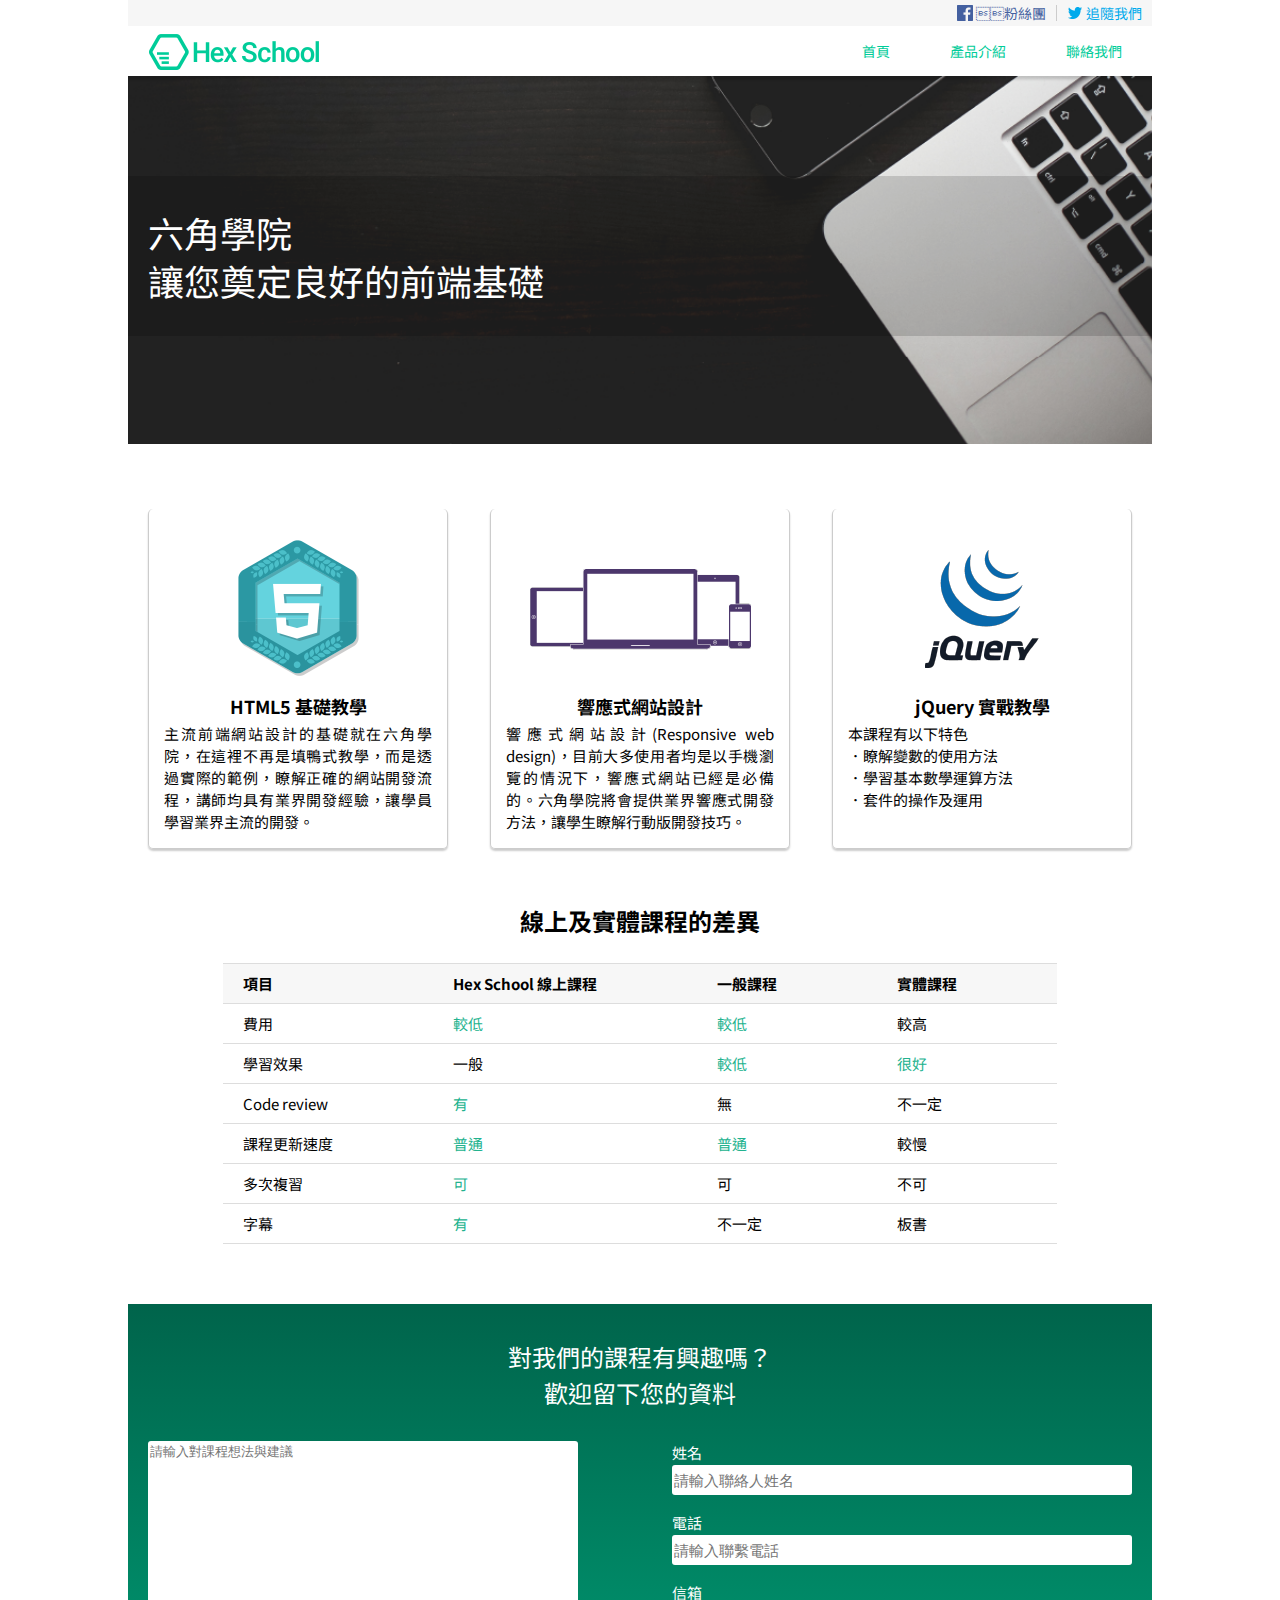
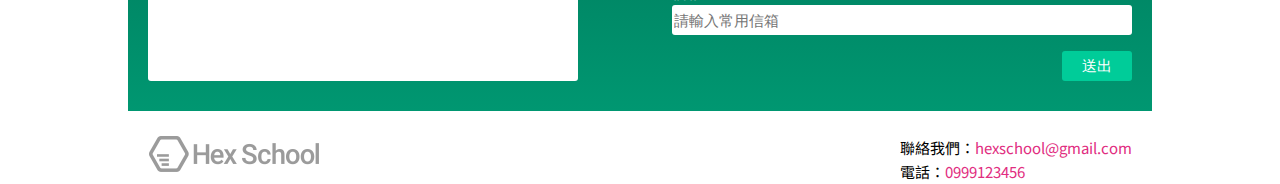
==== index.html @ a7aab0d1 "Initial commit" ====
<!DOCTYPE html>
<html lang="en">

<head>
    <meta charset="UTF-8">
    <meta name="viewport" content="width=device-width, initial-scale=1.0">
    <title>htmlCss最終任務</title>
    <link rel="stylesheet" href="css/all.min.css">
    <link href="https://fonts.googleapis.com/css2?family=Noto+Sans+TC&display=swap" rel="stylesheet">
</head>

<body>
    <header>
        <div class="nav wrap">
            <ul class="d-flex justify-content-end ">
                <li><a href="#" class="fb"><img src="images/facebookIcon.png" alt="">粉絲團</a></li>
                <li><a href="#" class="twitter"><img src="images/twitterIcon.png" alt="">追隨我們</a></li>
            </ul>
        </div>
        <div class="navbar wrap d-flex justify-content-between">
            <div class="logoIcon">
                <h1><a href="#"><img src="images/logo.png" alt="六角學院"></a></h1>
            </div>
            <div class="menu">
                <ul class="d-flex">
                    <li><a href="#">首頁</a></li>
                    <li><a href="#">產品介紹</a></li>
                    <li><a href="#">聯絡我們</a></li>
                </ul>
            </div>
        </div>
    </header>
    <div class="banner wrap">
        <div class="bannerText d-flex align-items-center">
            <h2 class="text-white">
                六角學院<br>讓您奠定良好的前端基礎
            </h2>
        </div>
    </div>
    <div class="featuredContent wrap">
        <ul class="d-flex justify-content-between">
            <li>
                <div class="cardImg d-flex justify-content-center align-items-center">
                    <img src="images/html.png" alt="">
                </div>
                <h3 class="text-center font-weight-bold">HTML5 基礎教學</h3>
                <p class="text-justify">主流前端網站設計的基礎就在六角學院，在這裡不再是填鴨式教學，而是透過實際的範例，瞭解正確的網站開發流程，講師均具有業界開發經驗，讓學員學習業界主流的開發。
                </p>
            </li>
            <li>
                <div class="cardImg d-flex justify-content-center align-items-center">
                    <img src="images/rwd.png" alt="">
                </div>
                <h3 class="text-center font-weight-bold">響應式網站設計</h3>
                <p class="text-justify">響應式網站設計(Responsive web
                    design)，目前大多使用者均是以手機瀏覽的情況下，響應式網站已經是必備的。六角學院將會提供業界響應式開發方法，讓學生瞭解行動版開發技巧。</p>
            </li>
            <li>
                <div class="cardImg d-flex justify-content-center align-items-center">
                    <img src="images/jQuery.png" alt="">
                </div>
                <h3 class="text-center font-weight-bold">jQuery 實戰教學</h3>
                <p>本課程有以下特色</p>
                <p>．瞭解變數的使用方法</p>
                <p>．學習基本數學運算方法</p>
                <p>．套件的操作及運用</p>
            </li>
        </ul>
    </div>
    <div class="compare wrap">
        <h3 class="text-center font-weight-bold">線上及實體課程的差異</h3>
        <table class="text-left">
            <tr class="font-weight-bold">
                <th>項目</th>
                <th>Hex School 線上課程</th>
                <th>一般課程</th>
                <th>實體課程</th>
            </tr>

            <tr>
                <td>費用</td>
                <td class="textWin">較低</td>
                <td class="textWin">較低</td>
                <td>較高</td>
            </tr>
            <tr>
                <td>學習效果</td>
                <td>一般</td>
                <td class="textWin">較低</td>
                <td class="textWin">很好</td>
            </tr>
            <tr>
                <td>Code review</td>
                <td class="textWin">有</td>
                <td>無</td>
                <td>不一定</td>
            </tr>
            <tr>
                <td>課程更新速度</td>
                <td class="textWin">普通</td>
                <td class="textWin">普通</td>
                <td>較慢</td>
            </tr>

            <tr>
                <td>多次複習</td>
                <td class="textWin">可</td>
                <td>可</td>
                <td>不可</td>
            </tr>
            <tr>
                <td>字幕</td>
                <td class="textWin">有</td>
                <td>不一定</td>
                <td>板書</td>
            </tr>
        </table>
    </div>
    <div class="contactUs wrap">
        <h3 class="text-white text-center">對我們的課程有興趣嗎？<br>歡迎留下您的資料</h3>
        <form class="d-flex justify-content-between" action="" method="POST">
            <textarea class="suggest" name="content" id="content" placeholder="請輸入對課程想法與建議"></textarea>
            <div class="d-flex flex-column justify-content-between">
                <div class="d-flex flex-column">
                    <label class="points text-white" for="userName">姓名</label>
                    <input class="data" type="text" name="userName" id="userName" placeholder="請輸入聯絡人姓名">
                </div>
                <div class="d-flex flex-column">
                    <label class="points text-white" for="tel">電話</label>
                    <input class="data" type="text" name="tel" id="tel" placeholder="請輸入聯繫電話">
                </div>
                <div class="d-flex flex-column">
                    <label class="points text-white" for="email">信箱</label>
                    <input class="data" type="text" name="email" id="email" placeholder="請輸入常用信箱">
                </div>
                <input class="submit text-white align-self-end" type="button" value="送出" onclick="sendEmail()">
            </div>
        </form>
    </div>
    <footer class="wrap d-flex justify-content-between">
        <div class="footerLogo">
            <img src="images/footerLogo.png" alt="">
        </div>
        <div class="contactInfo">
            <p>聯絡我們：<span>hexschool@gmail.com</span></p>
            <p>電話：<span>0999123456</span></p>
        </div>
    </footer>

    <script src="https://code.jquery.com/jquery-3.5.1.js"
        integrity="sha256-QWo7LDvxbWT2tbbQ97B53yJnYU3WhH/C8ycbRAkjPDc=" crossorigin="anonymous"></script>
    <script src="js/all.js"></script>
    <script src="js/smtp.js""></script>
    <script>
        function sendEmail() {
            var mailContent = "姓名:"+userName.value+'<br>';
                mailContent +="電話:"+tel.value+'<br>';
                mailContent +="信箱:"+email.value+'<br>';
                mailContent +="意見:"+content.value;
            Email.send({
                SecureToken: "0312ffd2-7422-4e47-9ef2-948b3fc865c2",
                To: 'test@eavision.com.tw',
                From: "test@eavision.com.tw",
                Subject: "htmlCss最終任務-SMTPJS測試",
                Body: mailContent
            }).then(
                message => alert(message)
            );
        }
    </script>
</body>

</html>
---- css/all.min.css ----
html,body,div,span,applet,object,iframe,h1,h2,h3,h4,h5,h6,p,blockquote,pre,a,abbr,acronym,address,big,cite,code,del,dfn,em,img,ins,kbd,q,s,samp,small,strike,strong,sub,sup,tt,var,b,u,i,center,dl,dt,dd,ol,ul,li,fieldset,form,label,legend,table,caption,tbody,tfoot,thead,tr,th,td,article,aside,canvas,details,embed,figure,figcaption,footer,header,hgroup,menu,nav,output,ruby,section,summary,time,mark,audio,video{margin:0;padding:0;border:0;font-size:100%;font:inherit;vertical-align:baseline}article,aside,details,figcaption,figure,footer,header,hgroup,menu,nav,section{display:block}body{line-height:1}ol,ul{list-style:none}blockquote,q{quotes:none}blockquote:before,blockquote:after,q:before,q:after{content:'';content:none}table{border-collapse:collapse;border-spacing:0}*{text-decoration:none;-webkit-box-sizing:border-box;box-sizing:border-box}body{font-family:"Noto Sans TC", sans-serif}.d-flex{display:-webkit-box;display:-ms-flexbox;display:flex}.flex-column{-webkit-box-orient:vertical;-webkit-box-direction:normal;-ms-flex-direction:column;flex-direction:column}.justify-content-between{-webkit-box-pack:justify;-ms-flex-pack:justify;justify-content:space-between}.justify-content-center{-webkit-box-pack:center;-ms-flex-pack:center;justify-content:center}.justify-content-end{-webkit-box-pack:end;-ms-flex-pack:end;justify-content:flex-end}.align-items-center{-webkit-box-align:center;-ms-flex-align:center;align-items:center}.align-self-end{-ms-flex-item-align:end;align-self:flex-end}.text-white{color:white}.text-center{text-align:center}.text-left{text-align:left}.text-justify{text-align:justify}.font-weight-bold{font-weight:bold}.wrap{max-width:1024px;margin:0 auto}header .nav{background:#f6f6f6}header .nav ul{padding:5px 0px}header .nav a{display:-webkit-box;display:-ms-flexbox;display:flex;font-size:14px;line-height:16px;padding:0 10px}header .nav img{margin-right:3px}header .nav .fb{color:#4460a0;border-right:1px solid #cccccc}header .nav .twitter{color:#00aaec}header .navbar img{display:block}header .navbar .menu a{display:block;padding:0 10px;font-size:14px;line-height:50px;height:50px;color:#00cc99}header .navbar .menu a:hover{border-bottom:3px solid #00cc99}header .navbar li{padding:0 20px}.banner{height:368px;background:url(/images/banner.png) center center no-repeat;background-size:cover;position:relative;margin-bottom:65px}.banner .bannerText{background:rgba(0,0,0,0.15);height:160px;position:relative;top:100px;padding:0 20px}.banner .bannerText h2{font-size:36px;line-height:48px}.featuredContent{padding:0 20px;margin-bottom:60px}.featuredContent li{width:300px;padding:15px;border-bottom:1px solid #ccc;border-right:1px solid #ccc;border-left:1px solid #ccc;border-radius:5px;-webkit-box-shadow:0 2px 2px #ccc;box-shadow:0 2px 2px #ccc}.featuredContent li .cardImg{height:170px}.featuredContent li h3{font-size:18px;line-height:24px;margin-bottom:5px}.featuredContent li p{font-size:15px;line-height:22px}.compare{margin-bottom:60px}.compare h3{font-size:24px;margin-bottom:30px}.compare table{border-collapse:collapse;margin:0 auto}.compare tr{border-top:1px solid #dddddd;border-bottom:1px solid #dddddd}.compare th{background:#f7f7f7}.compare td,.compare th{padding:12px 100px 12px 20px;font-size:15px}.compare .textWin{color:#22b28e}.contactUs{background:-webkit-gradient(linear, left top, left bottom, from(#00644b), to(#009771));background:linear-gradient(#00644b, #009771);padding:35px 20px 30px 20px}.contactUs h3{font-size:24px;line-height:36px;margin-bottom:30px}.contactUs textarea{height:240px;width:430px;resize:none;border:none;border-radius:3px}.contactUs label{font-size:15px;line-height:24px}.contactUs input{height:30px;width:460px;border:none;border-radius:3px;font-size:15px}.contactUs .submit{height:30px;width:70px;background:#00cc99;border:none;border-radius:3px}.contactUs .submit:hover{background:#00b084}footer{padding:25px 20px 0 20px}footer p{font-size:15px;line-height:24px}footer span{color:#e12d80}
/*# sourceMappingURL=all.min.css.map */
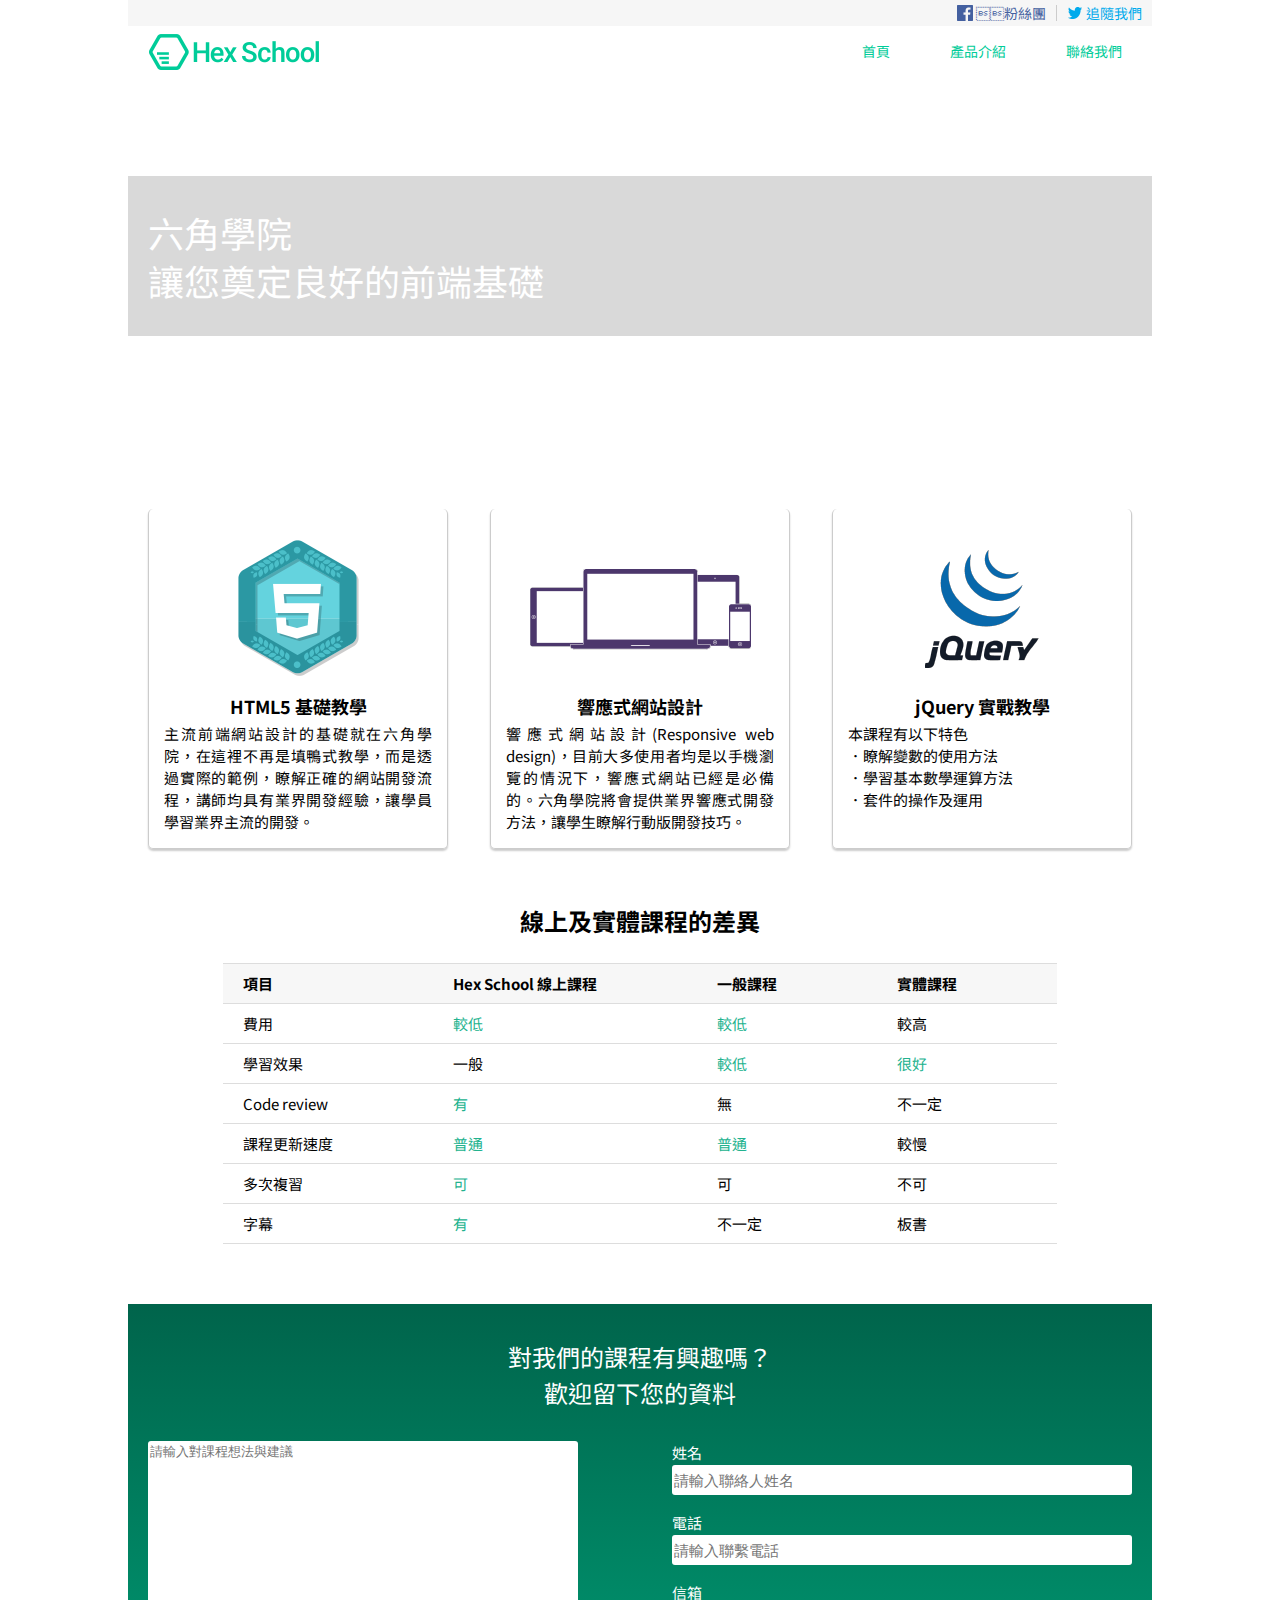
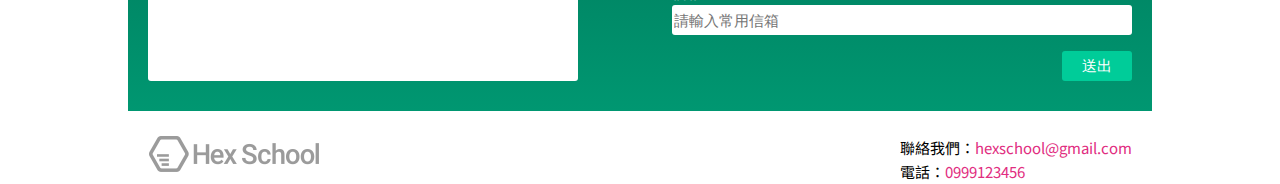
==== commit 4625be8a: "新增head資訊筆記" ====
--- a/index.html
+++ b/index.html
@@ -4,7 +4,17 @@
 <head>
     <meta charset="UTF-8">
     <meta name="viewport" content="width=device-width, initial-scale=1.0">
+    <link rel="icon" href="https://www.hexschool.com/favicon.ico">
+    <link href='https://process.fs.teachablecdn.com/ADNupMnWyR7kCWRvm76Laz/resize=width:144,height:144/https://www.filepicker.io/api/file/90nGuyiBR2GweFk5xoEb' rel='apple-touch-icon' type='image/png'>
+    <meta name='description' content='六角課程htmlCss-最終任務' />
     <title>htmlCss最終任務</title>
+
+    <meta property="og:title" content="FB的標題" />
+    <meta property="og:description" content="FB的描述">
+    <meta property="og:type" content="website" />
+    <meta property="og:url" content="FB上的網址" />
+    <meta property="og:image" content="FB的圖片" />
+
     <link rel="stylesheet" href="css/all.min.css">
     <link href="https://fonts.googleapis.com/css2?family=Noto+Sans+TC&display=swap" rel="stylesheet">
 </head>
--- a/css/all.min.css
+++ b/css/all.min.css
@@ -1,2 +1,2 @@
-html,body,div,span,applet,object,iframe,h1,h2,h3,h4,h5,h6,p,blockquote,pre,a,abbr,acronym,address,big,cite,code,del,dfn,em,img,ins,kbd,q,s,samp,small,strike,strong,sub,sup,tt,var,b,u,i,center,dl,dt,dd,ol,ul,li,fieldset,form,label,legend,table,caption,tbody,tfoot,thead,tr,th,td,article,aside,canvas,details,embed,figure,figcaption,footer,header,hgroup,menu,nav,output,ruby,section,summary,time,mark,audio,video{margin:0;padding:0;border:0;font-size:100%;font:inherit;vertical-align:baseline}article,aside,details,figcaption,figure,footer,header,hgroup,menu,nav,section{display:block}body{line-height:1}ol,ul{list-style:none}blockquote,q{quotes:none}blockquote:before,blockquote:after,q:before,q:after{content:'';content:none}table{border-collapse:collapse;border-spacing:0}*{text-decoration:none;-webkit-box-sizing:border-box;box-sizing:border-box}body{font-family:"Noto Sans TC", sans-serif}.d-flex{display:-webkit-box;display:-ms-flexbox;display:flex}.flex-column{-webkit-box-orient:vertical;-webkit-box-direction:normal;-ms-flex-direction:column;flex-direction:column}.justify-content-between{-webkit-box-pack:justify;-ms-flex-pack:justify;justify-content:space-between}.justify-content-center{-webkit-box-pack:center;-ms-flex-pack:center;justify-content:center}.justify-content-end{-webkit-box-pack:end;-ms-flex-pack:end;justify-content:flex-end}.align-items-center{-webkit-box-align:center;-ms-flex-align:center;align-items:center}.align-self-end{-ms-flex-item-align:end;align-self:flex-end}.text-white{color:white}.text-center{text-align:center}.text-left{text-align:left}.text-justify{text-align:justify}.font-weight-bold{font-weight:bold}.wrap{max-width:1024px;margin:0 auto}header .nav{background:#f6f6f6}header .nav ul{padding:5px 0px}header .nav a{display:-webkit-box;display:-ms-flexbox;display:flex;font-size:14px;line-height:16px;padding:0 10px}header .nav img{margin-right:3px}header .nav .fb{color:#4460a0;border-right:1px solid #cccccc}header .nav .twitter{color:#00aaec}header .navbar img{display:block}header .navbar .menu a{display:block;padding:0 10px;font-size:14px;line-height:50px;height:50px;color:#00cc99}header .navbar .menu a:hover{border-bottom:3px solid #00cc99}header .navbar li{padding:0 20px}.banner{height:368px;background:url(/images/banner.png) center center no-repeat;background-size:cover;position:relative;margin-bottom:65px}.banner .bannerText{background:rgba(0,0,0,0.15);height:160px;position:relative;top:100px;padding:0 20px}.banner .bannerText h2{font-size:36px;line-height:48px}.featuredContent{padding:0 20px;margin-bottom:60px}.featuredContent li{width:300px;padding:15px;border-bottom:1px solid #ccc;border-right:1px solid #ccc;border-left:1px solid #ccc;border-radius:5px;-webkit-box-shadow:0 2px 2px #ccc;box-shadow:0 2px 2px #ccc}.featuredContent li .cardImg{height:170px}.featuredContent li h3{font-size:18px;line-height:24px;margin-bottom:5px}.featuredContent li p{font-size:15px;line-height:22px}.compare{margin-bottom:60px}.compare h3{font-size:24px;margin-bottom:30px}.compare table{border-collapse:collapse;margin:0 auto}.compare tr{border-top:1px solid #dddddd;border-bottom:1px solid #dddddd}.compare th{background:#f7f7f7}.compare td,.compare th{padding:12px 100px 12px 20px;font-size:15px}.compare .textWin{color:#22b28e}.contactUs{background:-webkit-gradient(linear, left top, left bottom, from(#00644b), to(#009771));background:linear-gradient(#00644b, #009771);padding:35px 20px 30px 20px}.contactUs h3{font-size:24px;line-height:36px;margin-bottom:30px}.contactUs textarea{height:240px;width:430px;resize:none;border:none;border-radius:3px}.contactUs label{font-size:15px;line-height:24px}.contactUs input{height:30px;width:460px;border:none;border-radius:3px;font-size:15px}.contactUs .submit{height:30px;width:70px;background:#00cc99;border:none;border-radius:3px}.contactUs .submit:hover{background:#00b084}footer{padding:25px 20px 0 20px}footer p{font-size:15px;line-height:24px}footer span{color:#e12d80}
+html,body,div,span,applet,object,iframe,h1,h2,h3,h4,h5,h6,p,blockquote,pre,a,abbr,acronym,address,big,cite,code,del,dfn,em,img,ins,kbd,q,s,samp,small,strike,strong,sub,sup,tt,var,b,u,i,center,dl,dt,dd,ol,ul,li,fieldset,form,label,legend,table,caption,tbody,tfoot,thead,tr,th,td,article,aside,canvas,details,embed,figure,figcaption,footer,header,hgroup,menu,nav,output,ruby,section,summary,time,mark,audio,video{margin:0;padding:0;border:0;font-size:100%;font:inherit;vertical-align:baseline}article,aside,details,figcaption,figure,footer,header,hgroup,menu,nav,section{display:block}body{line-height:1}ol,ul{list-style:none}blockquote,q{quotes:none}blockquote:before,blockquote:after,q:before,q:after{content:'';content:none}table{border-collapse:collapse;border-spacing:0}*{text-decoration:none;-webkit-box-sizing:border-box;box-sizing:border-box}body{font-family:"Noto Sans TC", sans-serif}.d-flex{display:-webkit-box;display:-ms-flexbox;display:flex}.flex-column{-webkit-box-orient:vertical;-webkit-box-direction:normal;-ms-flex-direction:column;flex-direction:column}.justify-content-between{-webkit-box-pack:justify;-ms-flex-pack:justify;justify-content:space-between}.justify-content-center{-webkit-box-pack:center;-ms-flex-pack:center;justify-content:center}.justify-content-end{-webkit-box-pack:end;-ms-flex-pack:end;justify-content:flex-end}.align-items-center{-webkit-box-align:center;-ms-flex-align:center;align-items:center}.align-self-end{-ms-flex-item-align:end;align-self:flex-end}.text-white{color:white}.text-center{text-align:center}.text-left{text-align:left}.text-justify{text-align:justify}.font-weight-bold{font-weight:bold}.wrap{max-width:1024px;margin:0 auto}header .nav{background:#f6f6f6}header .nav ul{padding:5px 0px}header .nav a{display:-webkit-box;display:-ms-flexbox;display:flex;font-size:14px;line-height:16px;padding:0 10px}header .nav img{margin-right:3px}header .nav .fb{color:#4460a0;border-right:1px solid #cccccc}header .nav .twitter{color:#00aaec}header .navbar img{display:block}header .navbar .menu a{display:block;padding:0 10px;font-size:14px;line-height:50px;height:50px;color:#00cc99}header .navbar .menu a:hover{border-bottom:3px solid #00cc99}header .navbar li{padding:0 20px}.banner{height:368px;background:url(https://raw.githubusercontent.com/LOLO19920228/htmlCssFin/master/images/banner.png) center center no-repeat;background-size:cover;position:relative;margin-bottom:65px}.banner .bannerText{background:rgba(0,0,0,0.15);height:160px;position:relative;top:100px;padding:0 20px}.banner .bannerText h2{font-size:36px;line-height:48px}.featuredContent{padding:0 20px;margin-bottom:60px}.featuredContent li{width:300px;padding:15px;border-bottom:1px solid #ccc;border-right:1px solid #ccc;border-left:1px solid #ccc;border-radius:5px;-webkit-box-shadow:0 2px 2px #ccc;box-shadow:0 2px 2px #ccc}.featuredContent li .cardImg{height:170px}.featuredContent li h3{font-size:18px;line-height:24px;margin-bottom:5px}.featuredContent li p{font-size:15px;line-height:22px}.compare{margin-bottom:60px}.compare h3{font-size:24px;margin-bottom:30px}.compare table{border-collapse:collapse;margin:0 auto}.compare tr{border-top:1px solid #dddddd;border-bottom:1px solid #dddddd}.compare th{background:#f7f7f7}.compare td,.compare th{padding:12px 100px 12px 20px;font-size:15px}.compare .textWin{color:#22b28e}.contactUs{background:-webkit-gradient(linear, left top, left bottom, from(#00644b), to(#009771));background:linear-gradient(#00644b, #009771);padding:35px 20px 30px 20px}.contactUs h3{font-size:24px;line-height:36px;margin-bottom:30px}.contactUs textarea{height:240px;width:430px;resize:none;border:none;border-radius:3px}.contactUs label{font-size:15px;line-height:24px}.contactUs input{height:30px;width:460px;border:none;border-radius:3px;font-size:15px}.contactUs .submit{height:30px;width:70px;background:#00cc99;border:none;border-radius:3px}.contactUs .submit:hover{background:#00b084}footer{padding:25px 20px 0 20px}footer p{font-size:15px;line-height:24px}footer span{color:#e12d80}
 /*# sourceMappingURL=all.min.css.map */